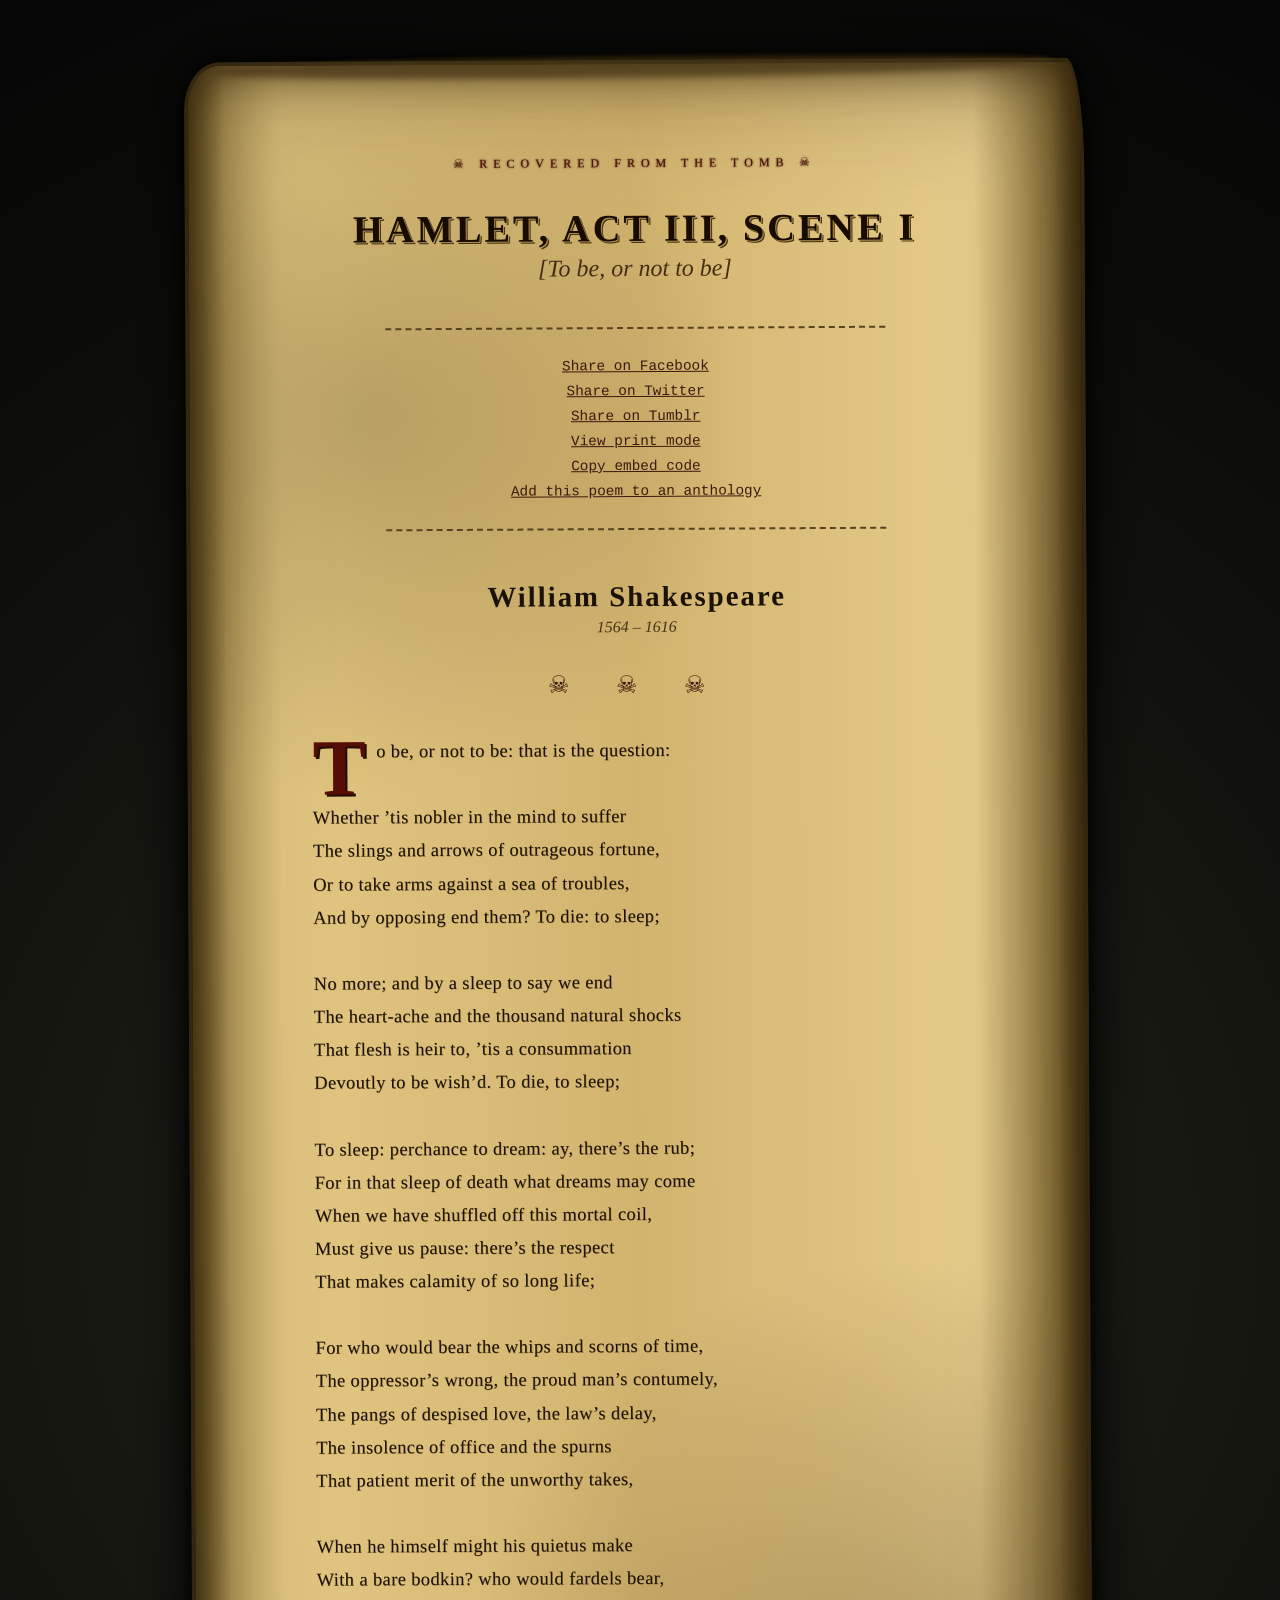
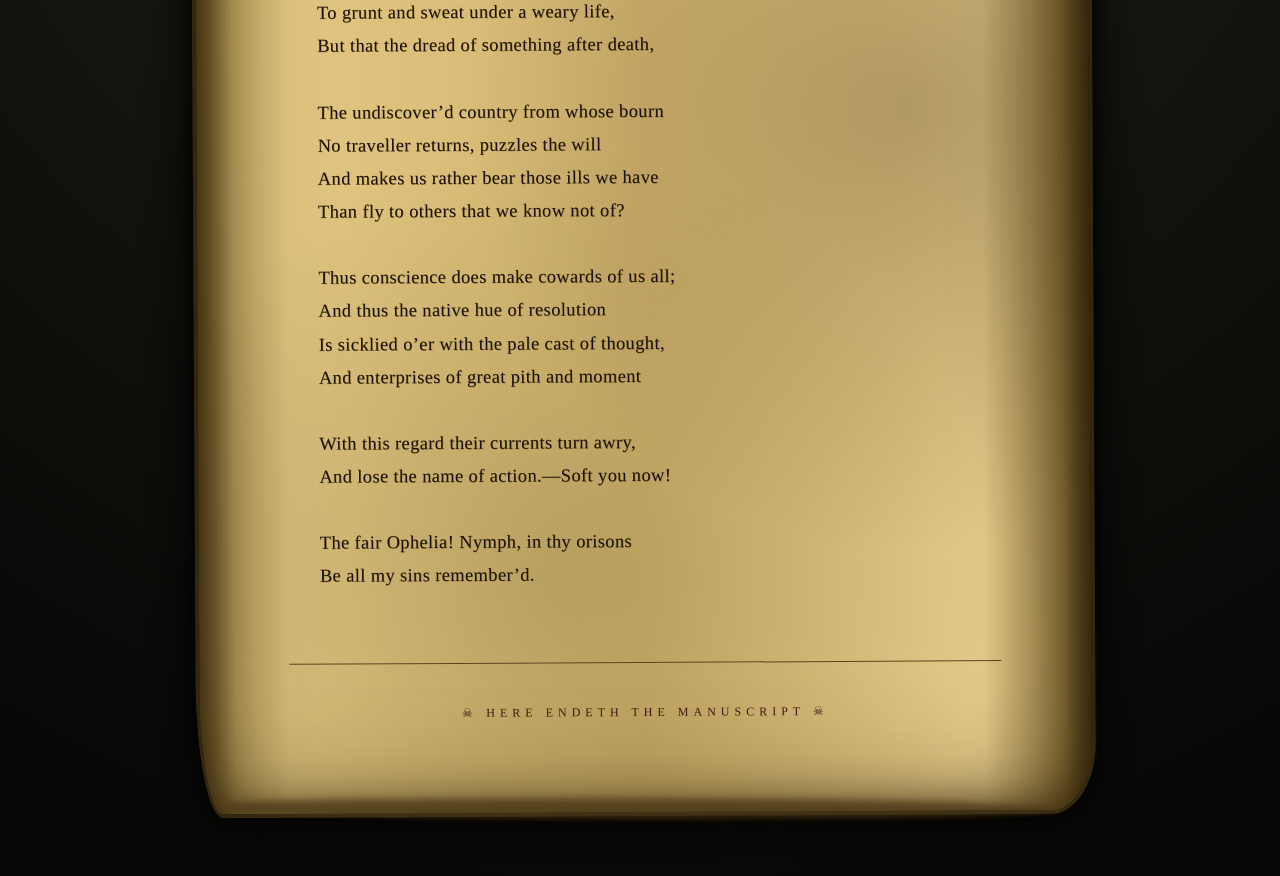
==== index.html @ b0c6d553 "done" ====
<!DOCTYPE html>
<html lang="en">
<head>
    <meta charset="UTF-8">
    <meta name="viewport" content="width=device-width, initial-scale=1.0">

    <title>Hamlet - To Be or Not To Be</title>

    <link rel="stylesheet" href="style.css">
</head>

<body>

    <main class="tomb">

        <article class="scroll">

            <header>
                <p class="curse">☠ RECOVERED FROM THE TOMB ☠</p>

                <h1>Hamlet, Act III, Scene I</h1>
                <h2>[To be, or not to be]</h2>
            </header>


            <nav class="ancient-links">
                <a href="#">Share on Facebook</a>
                <a href="#">Share on Twitter</a>
                <a href="#">Share on Tumblr</a>
                <a href="#">View print mode</a>
                <a href="#">Copy embed code</a>
                <a href="#">Add this poem to an anthology</a>
            </nav>


            <section class="author">
                <h3>William Shakespeare</h3>
                <p>1564 – 1616</p>
            </section>


            <div class="divider">
                ☠ ☠ ☠
            </div>


            <section class="poem">

                <p>
                    To be, or not to be: that is the question:<br><br>

                    Whether ’tis nobler in the mind to suffer<br>
                    The slings and arrows of outrageous fortune,<br>
                    Or to take arms against a sea of troubles,<br>
                    And by opposing end them? To die: to sleep;<br><br>

                    No more; and by a sleep to say we end<br>
                    The heart-ache and the thousand natural shocks<br>
                    That flesh is heir to, ’tis a consummation<br>
                    Devoutly to be wish’d. To die, to sleep;<br><br>

                    To sleep: perchance to dream: ay, there’s the rub;<br>
                    For in that sleep of death what dreams may come<br>
                    When we have shuffled off this mortal coil,<br>
                    Must give us pause: there’s the respect<br>
                    That makes calamity of so long life;<br><br>

                    For who would bear the whips and scorns of time,<br>
                    The oppressor’s wrong, the proud man’s contumely,<br>
                    The pangs of despised love, the law’s delay,<br>
                    The insolence of office and the spurns<br>
                    That patient merit of the unworthy takes,<br><br>

                    When he himself might his quietus make<br>
                    With a bare bodkin? who would fardels bear,<br>
                    To grunt and sweat under a weary life,<br>
                    But that the dread of something after death,<br><br>

                    The undiscover’d country from whose bourn<br>
                    No traveller returns, puzzles the will<br>
                    And makes us rather bear those ills we have<br>
                    Than fly to others that we know not of?<br><br>

                    Thus conscience does make cowards of us all;<br>
                    And thus the native hue of resolution<br>
                    Is sicklied o’er with the pale cast of thought,<br>
                    And enterprises of great pith and moment<br><br>

                    With this regard their currents turn awry,<br>
                    And lose the name of action.—Soft you now!<br><br>

                    The fair Ophelia! Nymph, in thy orisons<br>
                    Be all my sins remember’d.
                </p>

            </section>


            <footer>
                <p>☠ HERE ENDETH THE MANUSCRIPT ☠</p>
            </footer>

        </article>

    </main>

</body>
</html>
---- style.css ----
/* =========================================
   THE UNDEAD TOMB
   ========================================= */

* {
    box-sizing: border-box;
}

html {
    min-height: 100%;
}

body {
    margin: 0;
    min-height: 100vh;

    background:
        radial-gradient(
            circle at center,
            #24251c 0%,
            #11120d 55%,
            #050605 100%
        );

    color: #21180d;

    font-family:
        Georgia,
        "Times New Roman",
        serif;

    padding: 60px 20px;
}


/* =========================================
   TOMB AREA
   ========================================= */

.tomb {
    max-width: 900px;
    margin: auto;

    position: relative;
}


/* =========================================
   CURSED SCROLL
   ========================================= */

.scroll {
    position: relative;

    padding: 80px 90px;

    background:
        radial-gradient(
            circle at 20% 15%,
            rgba(75, 60, 20, 0.25),
            transparent 18%
        ),

        radial-gradient(
            circle at 80% 70%,
            rgba(60, 40, 10, 0.28),
            transparent 25%
        ),

        radial-gradient(
            circle at 40% 90%,
            rgba(50, 50, 10, 0.18),
            transparent 20%
        ),

        linear-gradient(
            90deg,
            #695522 0%,
            #b49a56 4%,
            #d1b873 10%,
            #c5a861 50%,
            #d3bc7d 88%,
            #8a7136 97%,
            #4a3a19 100%
        );

    border: 4px solid #382b13;

    border-radius:
        4% 2% 5% 3% /
        2% 5% 3% 6%;

    box-shadow:
        0 0 15px #000,
        0 0 60px #000,
        inset 0 0 45px #3c2a0b,
        inset 0 0 120px rgba(49, 35, 8, 0.55);

    transform: rotate(-0.3deg);
}


/* weird damaged scroll edges */

.scroll::before,
.scroll::after {
    content: "";

    position: absolute;

    left: 3%;
    width: 94%;
    height: 22px;

    background: #4c3917;

    opacity: 0.7;

    filter: blur(3px);
}

.scroll::before {
    top: -8px;

    border-radius:
        60% 20% 70% 30%;
}

.scroll::after {
    bottom: -8px;

    border-radius:
        20% 70% 30% 60%;
}


/* =========================================
   TITLE
   ========================================= */

header {
    text-align: center;
}

h1 {
    margin-bottom: 5px;

    font-size: 2.4rem;

    letter-spacing: 3px;

    text-transform: uppercase;

    color: #211306;

    text-shadow:
        1px 1px #a88b45,
        2px 2px #49330f;
}

h2 {
    margin-top: 0;

    font-weight: normal;

    font-style: italic;

    color: #4a3015;
}


/* =========================================
   CURSE TEXT
   ========================================= */

.curse {
    font-size: 0.75rem;

    letter-spacing: 6px;

    color: #5a120d;

    margin-bottom: 35px;

    text-shadow:
        0 0 2px #44100b;
}


/* =========================================
   TERRIBLE ANCIENT LINKS
   ========================================= */

.ancient-links {
    margin: 45px auto;

    padding: 20px;

    max-width: 500px;

    border-top: 2px dashed #5a431d;
    border-bottom: 2px dashed #5a431d;

    text-align: center;
}

.ancient-links a {
    display: block;

    margin: 9px;

    color: #471d12;

    font-family:
        "Courier New",
        monospace;

    font-size: 0.9rem;

    text-decoration: underline;
}

.ancient-links a:hover {
    color: #7c0505;

    text-shadow:
        0 0 5px #811515;
}


/* =========================================
   AUTHOR
   ========================================= */

.author {
    text-align: center;

    margin: 50px 0 20px;
}

.author h3 {
    margin-bottom: 5px;

    font-size: 1.8rem;

    letter-spacing: 2px;
}

.author p {
    margin-top: 0;

    color: #4b351a;

    font-style: italic;
}


/* =========================================
   SKULL DIVIDER
   ========================================= */

.divider {
    text-align: center;

    margin: 35px 0;

    font-size: 1.5rem;

    color: #401208;

    letter-spacing: 20px;
}


/* =========================================
   POEM
   ========================================= */

.poem {
    max-width: 650px;

    margin: auto;
}

.poem p {
    font-size: 1.15rem;

    line-height: 1.8;

    text-align: left;

    letter-spacing: 0.4px;

    color: #24180c;

    text-shadow:
        0.5px 0.5px rgba(80, 55, 20, 0.4);
}


/* first letter like an ancient manuscript */

.poem p::first-letter {
    float: left;

    font-size: 5rem;

    line-height: 0.8;

    margin-right: 10px;

    color: #650d08;

    font-weight: bold;

    font-family: Georgia, serif;

    text-shadow:
        2px 2px #2c1208;
}


/* =========================================
   FOOTER
   ========================================= */

footer {
    margin-top: 70px;

    padding-top: 30px;

    border-top: 1px solid #60451d;

    text-align: center;

    font-size: 0.75rem;

    letter-spacing: 5px;

    color: #501810;
}


/* =========================================
   ADD SOME CRUSTY ANCIENT FEEL
   ========================================= */

.scroll {
    filter:
        sepia(0.25)
        contrast(1.08);
}


/* =========================================
   MOBILE
   ========================================= */

@media (max-width: 700px) {

    body {
        padding: 25px 10px;
    }

    .scroll {
        padding: 50px 25px;
    }

    h1 {
        font-size: 1.6rem;
    }

    h2 {
        font-size: 1rem;
    }

    .poem p {
        font-size: 1rem;
        line-height: 1.65;
    }

    .curse {
        letter-spacing: 3px;
    }

}
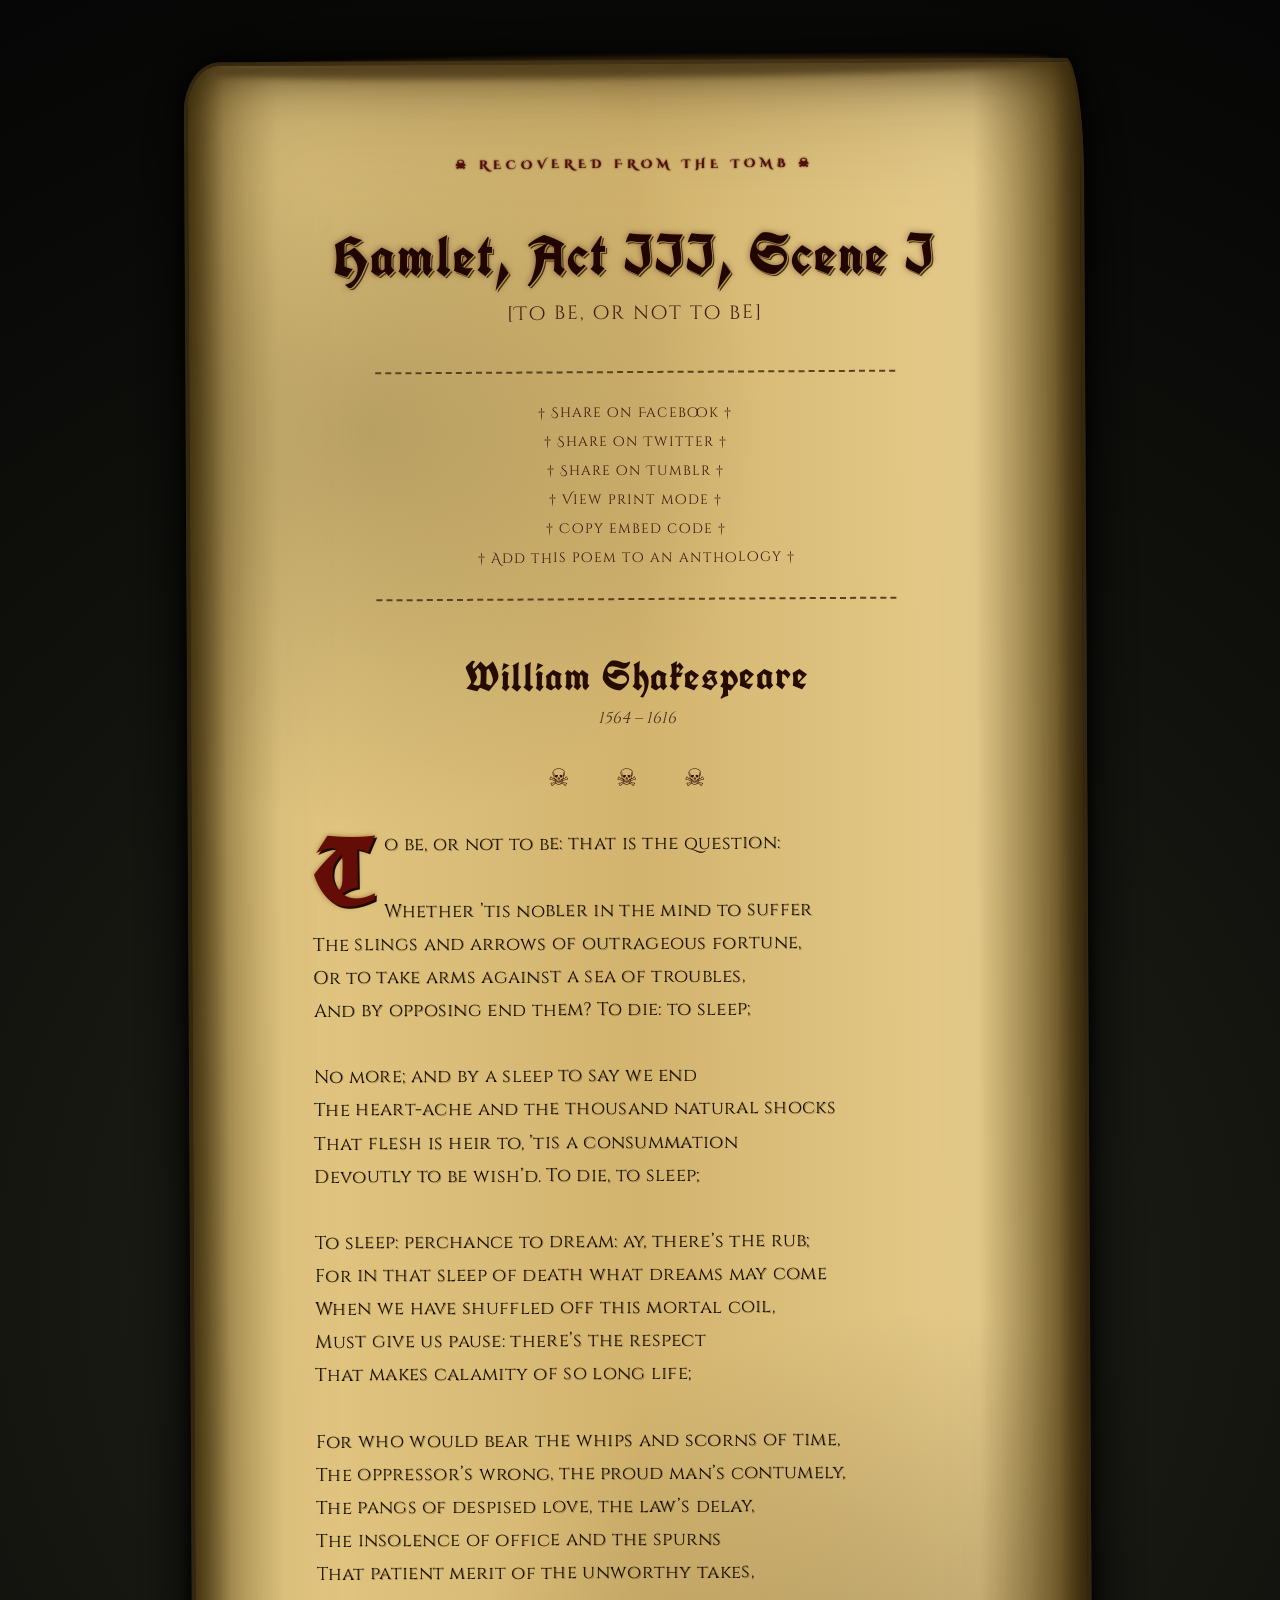
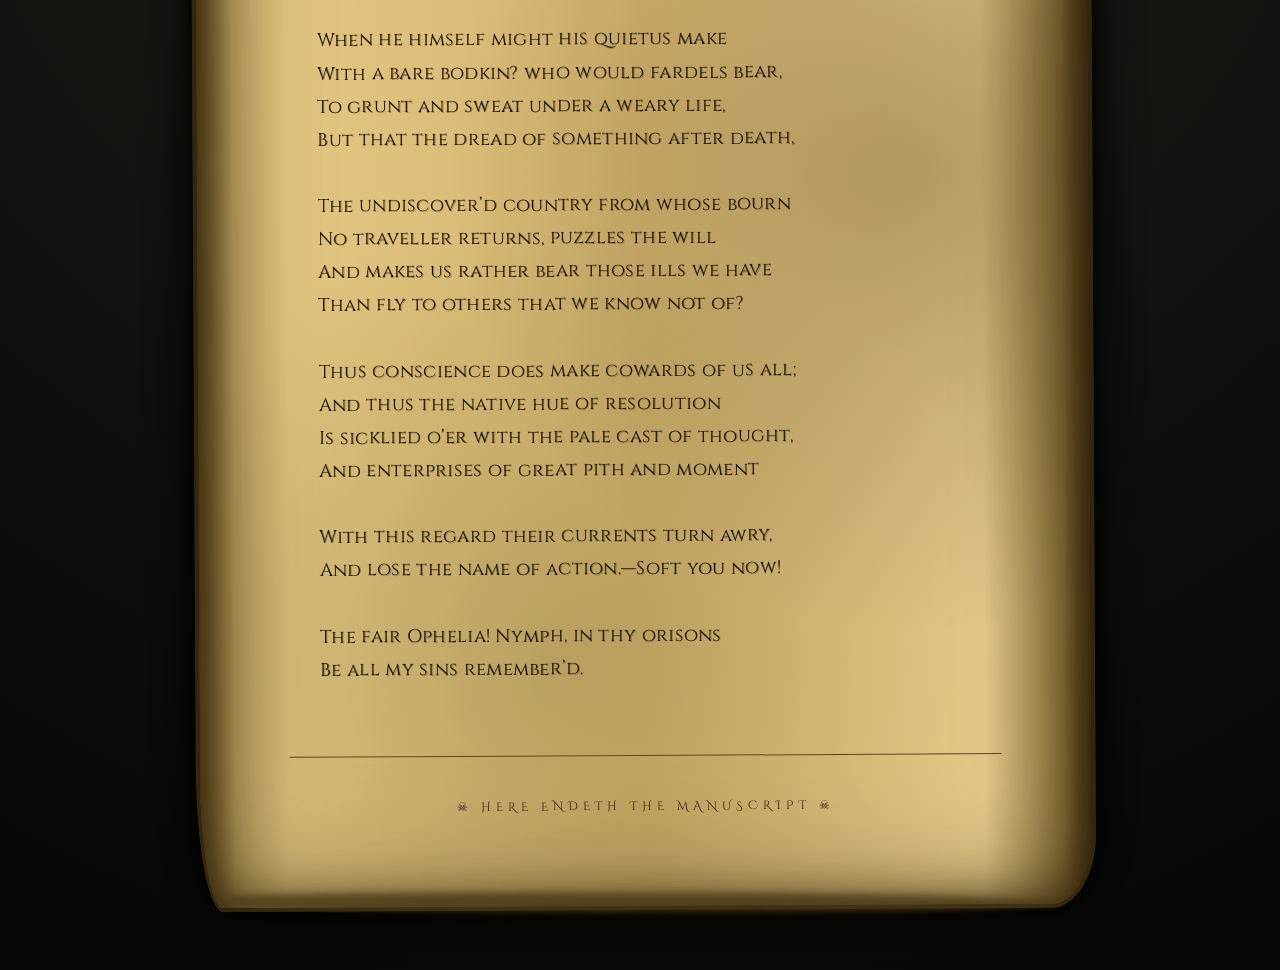
==== commit 1a57cb33: "facebook link fix" ====
--- a/index.html
+++ b/index.html
@@ -24,12 +24,37 @@
 
 
             <nav class="ancient-links">
-                <a href="#">Share on Facebook</a>
-                <a href="#">Share on Twitter</a>
-                <a href="#">Share on Tumblr</a>
-                <a href="#">View print mode</a>
-                <a href="#">Copy embed code</a>
-                <a href="#">Add this poem to an anthology</a>
+
+                <a href="#"
+                   onclick="shareFacebook(); return false;">
+                    Share on Facebook
+                </a>
+
+                <a href="#"
+                   onclick="shareTwitter(); return false;">
+                    Share on Twitter
+                </a>
+
+                <a href="#"
+                   onclick="shareTumblr(); return false;">
+                    Share on Tumblr
+                </a>
+
+                <a href="#"
+                   onclick="window.print(); return false;">
+                    View print mode
+                </a>
+
+                <a href="#"
+                   onclick="copyEmbed(); return false;">
+                    Copy embed code
+                </a>
+
+                <a href="#poem"
+                   onclick="addToAnthology();">
+                    Add this poem to an anthology
+                </a>
+
             </nav>
 
 
@@ -44,7 +69,7 @@
             </div>
 
 
-            <section class="poem">
+            <section class="poem" id="poem">
 
                 <p>
                     To be, or not to be: that is the question:<br><br>
@@ -104,5 +129,94 @@
 
     </main>
 
+
+    <script>
+
+        function shareFacebook() {
+            const url = encodeURIComponent(window.location.href);
+
+            window.open(
+                "https://www.facebook.com/WilliamShakespeareAuthor/",
+                "_blank"
+            );
+        }
+
+
+        function shareTwitter() {
+            const url = encodeURIComponent(window.location.href);
+
+            const text = encodeURIComponent(
+                "Hamlet, Act III, Scene I — To be, or not to be"
+            );
+
+            window.open(
+                "https://twitter.com/intent/tweet?text=" +
+                text +
+                "&url=" +
+                url,
+                "_blank"
+            );
+        }
+
+
+        function shareTumblr() {
+            const url = encodeURIComponent(window.location.href);
+
+            const title = encodeURIComponent(
+                "Hamlet, Act III, Scene I — To be, or not to be"
+            );
+
+            window.open(
+                "https://www.tumblr.com/widgets/share/tool" +
+                "?canonicalUrl=" +
+                url +
+                "&title=" +
+                title,
+                "_blank"
+            );
+        }
+
+
+        function copyEmbed() {
+
+            const url = window.location.href;
+
+            const embedCode =
+                '<iframe src="' +
+                url +
+                '" width="800" height="600"></iframe>';
+
+            navigator.clipboard
+                .writeText(embedCode)
+
+                .then(() => {
+                    alert("Embed code copied to clipboard.");
+                })
+
+                .catch(() => {
+                    alert("Could not copy embed code.");
+                });
+        }
+
+
+        function addToAnthology() {
+
+            const poem = {
+                title: "Hamlet, Act III, Scene I [To be, or not to be]",
+                author: "William Shakespeare"
+            };
+
+            localStorage.setItem(
+                "hamlet-poem",
+                JSON.stringify(poem)
+            );
+
+            alert(
+                "The manuscript has been added to your anthology."
+            );
+        }
+
+    </script>
+
 </body>
 </html>
--- a/style.css
+++ b/style.css
@@ -1,18 +1,29 @@
-/* =========================================
-   THE UNDEAD TOMB
-   ========================================= */
+@import url(
+    'https://fonts.googleapis.com/css2?family=Cinzel+Decorative:wght@400;700;900&family=Cinzel:wght@400;500;600;700&family=UnifrakturCook:wght@700&display=swap'
+);
+
+
+/* =========================
+   GENERAL
+   ========================= */
 
 * {
     box-sizing: border-box;
 }
 
+
 html {
     min-height: 100%;
 }
 
+
 body {
+
     margin: 0;
+
     min-height: 100vh;
+
+    padding: 60px 20px;
 
     background:
         radial-gradient(
@@ -24,37 +35,36 @@
 
     color: #21180d;
 
-    font-family:
-        Georgia,
-        "Times New Roman",
-        serif;
-
-    padding: 60px 20px;
-}
-
-
-/* =========================================
-   TOMB AREA
-   ========================================= */
+    font-family: Georgia, "Times New Roman", serif;
+}
+
+
+/* =========================
+   TOMB
+   ========================= */
 
 .tomb {
+
     max-width: 900px;
+
     margin: auto;
 
     position: relative;
 }
 
 
-/* =========================================
-   CURSED SCROLL
-   ========================================= */
+/* =========================
+   OLD SCROLL
+   ========================= */
 
 .scroll {
+
     position: relative;
 
     padding: 80px 90px;
 
     background:
+
         radial-gradient(
             circle at 20% 15%,
             rgba(75, 60, 20, 0.25),
@@ -97,290 +107,428 @@
         inset 0 0 120px rgba(49, 35, 8, 0.55);
 
     transform: rotate(-0.3deg);
-}
-
-
-/* weird damaged scroll edges */
-
-.scroll::before,
-.scroll::after {
-    content: "";
-
-    position: absolute;
-
-    left: 3%;
-    width: 94%;
-    height: 22px;
-
-    background: #4c3917;
-
-    opacity: 0.7;
-
-    filter: blur(3px);
-}
-
-.scroll::before {
-    top: -8px;
-
-    border-radius:
-        60% 20% 70% 30%;
-}
-
-.scroll::after {
-    bottom: -8px;
-
-    border-radius:
-        20% 70% 30% 60%;
-}
-
-
-/* =========================================
-   TITLE
-   ========================================= */
-
-header {
-    text-align: center;
-}
-
-h1 {
-    margin-bottom: 5px;
-
-    font-size: 2.4rem;
-
-    letter-spacing: 3px;
-
-    text-transform: uppercase;
-
-    color: #211306;
-
-    text-shadow:
-        1px 1px #a88b45,
-        2px 2px #49330f;
-}
-
-h2 {
-    margin-top: 0;
-
-    font-weight: normal;
-
-    font-style: italic;
-
-    color: #4a3015;
-}
-
-
-/* =========================================
-   CURSE TEXT
-   ========================================= */
-
-.curse {
-    font-size: 0.75rem;
-
-    letter-spacing: 6px;
-
-    color: #5a120d;
-
-    margin-bottom: 35px;
-
-    text-shadow:
-        0 0 2px #44100b;
-}
-
-
-/* =========================================
-   TERRIBLE ANCIENT LINKS
-   ========================================= */
-
-.ancient-links {
-    margin: 45px auto;
-
-    padding: 20px;
-
-    max-width: 500px;
-
-    border-top: 2px dashed #5a431d;
-    border-bottom: 2px dashed #5a431d;
-
-    text-align: center;
-}
-
-.ancient-links a {
-    display: block;
-
-    margin: 9px;
-
-    color: #471d12;
-
-    font-family:
-        "Courier New",
-        monospace;
-
-    font-size: 0.9rem;
-
-    text-decoration: underline;
-}
-
-.ancient-links a:hover {
-    color: #7c0505;
-
-    text-shadow:
-        0 0 5px #811515;
-}
-
-
-/* =========================================
-   AUTHOR
-   ========================================= */
-
-.author {
-    text-align: center;
-
-    margin: 50px 0 20px;
-}
-
-.author h3 {
-    margin-bottom: 5px;
-
-    font-size: 1.8rem;
-
-    letter-spacing: 2px;
-}
-
-.author p {
-    margin-top: 0;
-
-    color: #4b351a;
-
-    font-style: italic;
-}
-
-
-/* =========================================
-   SKULL DIVIDER
-   ========================================= */
-
-.divider {
-    text-align: center;
-
-    margin: 35px 0;
-
-    font-size: 1.5rem;
-
-    color: #401208;
-
-    letter-spacing: 20px;
-}
-
-
-/* =========================================
-   POEM
-   ========================================= */
-
-.poem {
-    max-width: 650px;
-
-    margin: auto;
-}
-
-.poem p {
-    font-size: 1.15rem;
-
-    line-height: 1.8;
-
-    text-align: left;
-
-    letter-spacing: 0.4px;
-
-    color: #24180c;
-
-    text-shadow:
-        0.5px 0.5px rgba(80, 55, 20, 0.4);
-}
-
-
-/* first letter like an ancient manuscript */
-
-.poem p::first-letter {
-    float: left;
-
-    font-size: 5rem;
-
-    line-height: 0.8;
-
-    margin-right: 10px;
-
-    color: #650d08;
-
-    font-weight: bold;
-
-    font-family: Georgia, serif;
-
-    text-shadow:
-        2px 2px #2c1208;
-}
-
-
-/* =========================================
-   FOOTER
-   ========================================= */
-
-footer {
-    margin-top: 70px;
-
-    padding-top: 30px;
-
-    border-top: 1px solid #60451d;
-
-    text-align: center;
-
-    font-size: 0.75rem;
-
-    letter-spacing: 5px;
-
-    color: #501810;
-}
-
-
-/* =========================================
-   ADD SOME CRUSTY ANCIENT FEEL
-   ========================================= */
-
-.scroll {
+
     filter:
         sepia(0.25)
         contrast(1.08);
 }
 
 
-/* =========================================
+/* damaged edges */
+
+.scroll::before,
+.scroll::after {
+
+    content: "";
+
+    position: absolute;
+
+    left: 3%;
+
+    width: 94%;
+    height: 22px;
+
+    background: #4c3917;
+
+    opacity: 0.7;
+
+    filter: blur(3px);
+}
+
+
+.scroll::before {
+
+    top: -8px;
+
+    border-radius:
+        60% 20% 70% 30%;
+}
+
+
+.scroll::after {
+
+    bottom: -8px;
+
+    border-radius:
+        20% 70% 30% 60%;
+}
+
+
+/* =========================
+   HEADER
+   ========================= */
+
+header {
+
+    text-align: center;
+}
+
+
+/* gothic main title */
+
+h1 {
+
+    margin-bottom: 8px;
+
+    font-family: "UnifrakturCook", cursive;
+
+    font-size: 3.5rem;
+
+    font-weight: 700;
+
+    letter-spacing: 2px;
+
+    color: #2b0b08;
+
+    text-shadow:
+        1px 1px 0 #a88b45,
+        2px 2px 0 #49330f,
+        0 0 6px rgba(80, 0, 0, 0.5);
+}
+
+
+/* subtitle */
+
+h2 {
+
+    margin-top: 0;
+
+    font-family: "Cinzel Decorative", serif;
+
+    font-weight: normal;
+
+    font-size: 1.2rem;
+
+    letter-spacing: 2px;
+
+    color: #4a2015;
+}
+
+
+/* =========================
+   CURSED TOP TEXT
+   ========================= */
+
+.curse {
+
+    margin-bottom: 35px;
+
+    font-family: "Cinzel Decorative", serif;
+
+    font-weight: 700;
+
+    font-size: 0.75rem;
+
+    letter-spacing: 5px;
+
+    color: #650c08;
+
+    text-shadow:
+        0 0 2px #44100b;
+}
+
+
+/* =========================
+   NAV LINKS
+   ========================= */
+
+.ancient-links {
+
+    max-width: 520px;
+
+    margin: 45px auto;
+
+    padding: 20px;
+
+    border-top: 2px dashed #5a431d;
+
+    border-bottom: 2px dashed #5a431d;
+
+    text-align: center;
+}
+
+
+.ancient-links a {
+
+    display: block;
+
+    margin: 11px;
+
+    font-family: "Cinzel Decorative", serif;
+
+    font-size: 0.85rem;
+
+    letter-spacing: 1px;
+
+    color: #48150e;
+
+    text-decoration: none;
+
+    cursor: pointer;
+
+    transition:
+        color 0.2s ease,
+        transform 0.2s ease,
+        text-shadow 0.2s ease;
+}
+
+
+.ancient-links a::before {
+
+    content: "† ";
+}
+
+
+.ancient-links a::after {
+
+    content: " †";
+}
+
+
+.ancient-links a:hover {
+
+    color: #8b0000;
+
+    transform: scale(1.03);
+
+    text-shadow:
+        0 0 4px #8b0000,
+        0 0 8px #300000;
+}
+
+
+/* =========================
+   AUTHOR
+   ========================= */
+
+.author {
+
+    margin: 50px 0 20px;
+
+    text-align: center;
+}
+
+
+.author h3 {
+
+    margin-bottom: 5px;
+
+    font-family: "UnifrakturCook", cursive;
+
+    font-size: 2.5rem;
+
+    letter-spacing: 1px;
+
+    color: #311006;
+}
+
+
+.author p {
+
+    margin-top: 0;
+
+    font-family: "Cinzel", serif;
+
+    font-style: italic;
+
+    color: #4b351a;
+}
+
+
+/* =========================
+   SKULL DIVIDER
+   ========================= */
+
+.divider {
+
+    margin: 35px 0;
+
+    text-align: center;
+
+    font-size: 1.5rem;
+
+    letter-spacing: 20px;
+
+    color: #401208;
+}
+
+
+/* =========================
+   POEM
+   ========================= */
+
+.poem {
+
+    max-width: 650px;
+
+    margin: auto;
+}
+
+
+.poem p {
+
+    margin: 0;
+
+    font-family: "Cinzel", Georgia, serif;
+
+    font-size: 1.15rem;
+
+    line-height: 1.8;
+
+    letter-spacing: 0.3px;
+
+    color: #24180c;
+
+    text-shadow:
+        0.5px 0.5px rgba(80, 55, 20, 0.4);
+}
+
+
+/* giant medieval first letter */
+
+.poem p::first-letter {
+
+    float: left;
+
+    margin-right: 12px;
+
+    margin-top: 8px;
+
+    font-family: "UnifrakturCook", cursive;
+
+    font-size: 6rem;
+
+    line-height: 0.75;
+
+    font-weight: bold;
+
+    color: #750c07;
+
+    text-shadow:
+        2px 2px #261007,
+        0 0 5px #9d6a29;
+}
+
+
+/* =========================
+   FOOTER
+   ========================= */
+
+footer {
+
+    margin-top: 70px;
+
+    padding-top: 30px;
+
+    border-top: 1px solid #60451d;
+
+    text-align: center;
+
+    font-family: "Cinzel Decorative", serif;
+
+    font-size: 0.75rem;
+
+    letter-spacing: 5px;
+
+    color: #501810;
+}
+
+
+/* =========================
+   PRINT MODE
+   ========================= */
+
+@media print {
+
+    body {
+
+        background: white;
+
+        padding: 0;
+    }
+
+
+    .scroll {
+
+        border: none;
+
+        box-shadow: none;
+
+        transform: none;
+
+        filter: none;
+    }
+
+
+    .ancient-links,
+    .curse {
+
+        display: none;
+    }
+}
+
+
+/* =========================
    MOBILE
-   ========================================= */
+   ========================= */
 
 @media (max-width: 700px) {
 
     body {
+
         padding: 25px 10px;
     }
 
+
     .scroll {
+
         padding: 50px 25px;
     }
 
+
     h1 {
-        font-size: 1.6rem;
-    }
+
+        font-size: 2.4rem;
+    }
+
 
     h2 {
+
+        font-size: 0.9rem;
+    }
+
+
+    .poem p {
+
         font-size: 1rem;
-    }
-
-    .poem p {
-        font-size: 1rem;
-        line-height: 1.65;
-    }
+
+        line-height: 1.7;
+    }
+
+
+    .poem p::first-letter {
+
+        font-size: 4.5rem;
+    }
+
 
     .curse {
-        letter-spacing: 3px;
-    }
-
-}
+
+        letter-spacing: 2px;
+
+        font-size: 0.65rem;
+    }
+
+
+    .divider {
+
+        letter-spacing: 10px;
+    }
+
+
+    .ancient-links a {
+
+        font-size: 0.75rem;
+    }
+
+}
